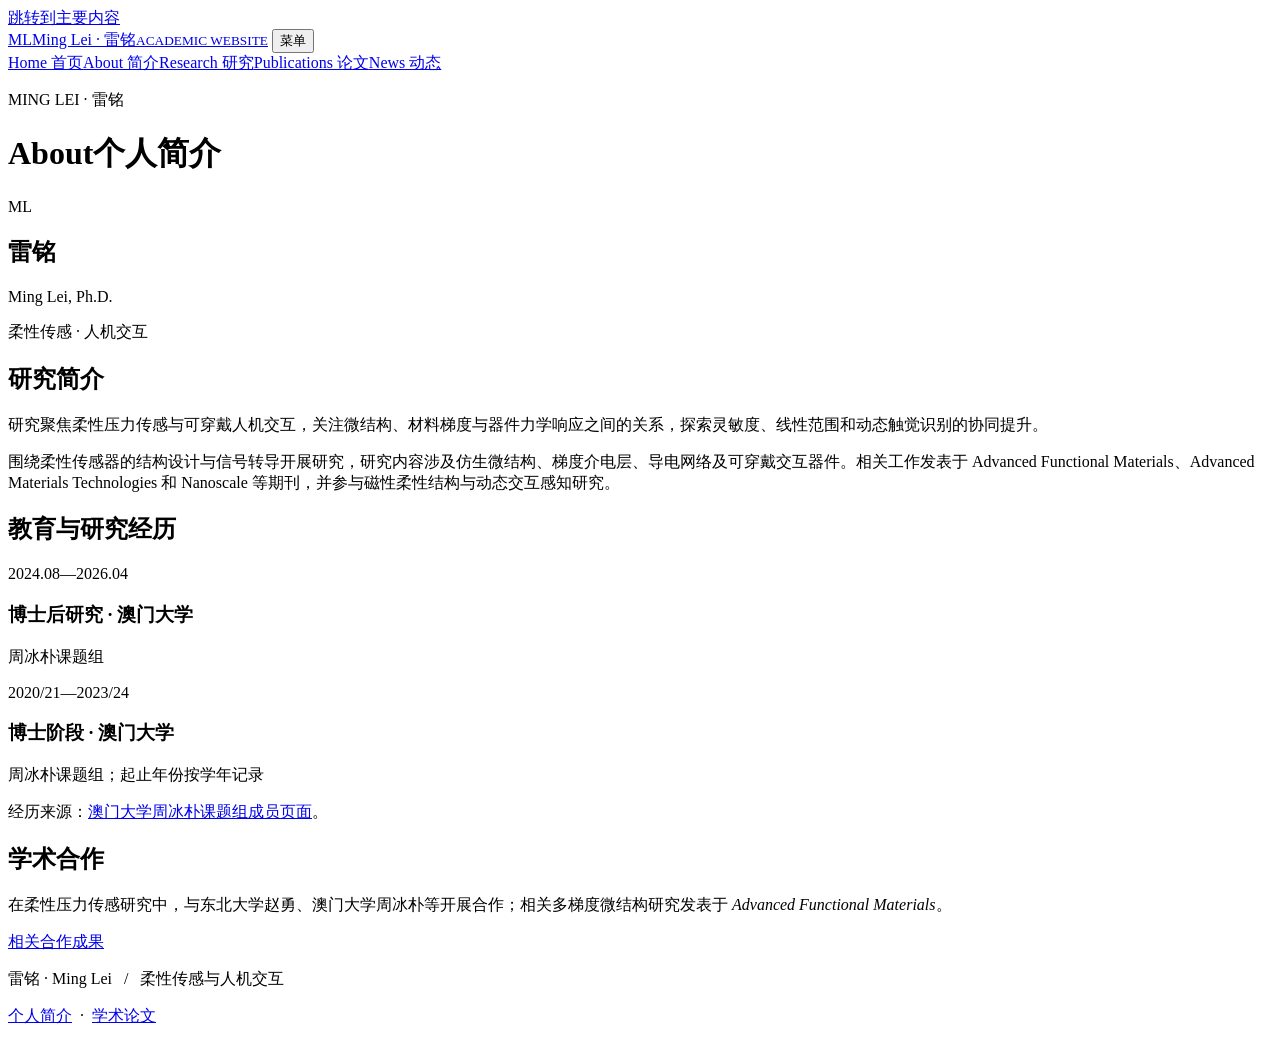
==== about.html @ 66b6434b "Add files via upload" ====
<!doctype html>
<html lang="zh-CN"><head>
<meta charset="utf-8"><meta name="viewport" content="width=device-width,initial-scale=1">
<title>个人简介 · 雷铭 Ming Lei</title>
<meta name="description" content="研究聚焦柔性压力传感与可穿戴人机交互，关注微结构、材料梯度与器件力学响应之间的关系，探索灵敏度、线性范围和动态触觉识别的协同提升。">
<meta name="author" content="Ming Lei">
<meta name="theme-color" content="#162b44">
<link rel="icon" type="image/svg+xml" href="data:image/svg+xml,%3Csvg%20xmlns%3D%22http%3A%2F%2Fwww.w3.org%2F2000%2Fsvg%22%20viewBox%3D%220%200%2064%2064%22%3E%3Crect%20width%3D%2264%22%20height%3D%2264%22%20rx%3D%226%22%20fill%3D%22%23162b44%22%2F%3E%3Ctext%20x%3D%2232%22%20y%3D%2243%22%20text-anchor%3D%22middle%22%20font-family%3D%22Georgia%2Cserif%22%20font-size%3D%2234%22%20fill%3D%22white%22%3EM%3C%2Ftext%3E%3C%2Fsvg%3E">
<link rel="stylesheet" href="assets/style.css"><script src="assets/main.js" defer></script>
</head><body>
<a class="skip" href="#main">跳转到主要内容</a>
<header class="masthead"><div class="wrap header-inner">
<a class="brand" href="index.html" aria-label="雷铭个人学术主页"><span class="brand-mark" aria-hidden="true">ML</span><span class="brand-name">Ming Lei · 雷铭<small>ACADEMIC WEBSITE</small></span></a>
<button class="nav-toggle" type="button" aria-expanded="false" aria-controls="site-nav">菜单</button>
<nav class="nav" id="site-nav" aria-label="主要导航"><a href="index.html">Home 首页</a><a href="about.html" aria-current="page">About 简介</a><a href="research.html">Research 研究</a><a href="publications.html">Publications 论文</a><a href="news.html">News 动态</a></nav>
</div></header>
<main id="main"><div class="wrap"><div class="page-heading"><p class="eyebrow">MING LEI · 雷铭</p><h1>About<span>个人简介</span></h1></div><div class="page-body about-layout"><aside class="profile-block"><div class="initials" aria-hidden="true">ML</div><h2>雷铭</h2><p>Ming Lei, Ph.D.</p><p>柔性传感 · 人机交互</p></aside><div class="prose"><h2>研究简介</h2><p>研究聚焦柔性压力传感与可穿戴人机交互，关注微结构、材料梯度与器件力学响应之间的关系，探索灵敏度、线性范围和动态触觉识别的协同提升。</p><p>围绕柔性传感器的结构设计与信号转导开展研究，研究内容涉及仿生微结构、梯度介电层、导电网络及可穿戴交互器件。相关工作发表于 Advanced Functional Materials、Advanced Materials Technologies 和 Nanoscale 等期刊，并参与磁性柔性结构与动态交互感知研究。</p><h2>教育与研究经历</h2><div class="timeline-entry"><time>2024.08—2026.04</time><div><h3>博士后研究 · 澳门大学</h3><p>周冰朴课题组</p></div></div><div class="timeline-entry"><time>2020/21—2023/24</time><div><h3>博士阶段 · 澳门大学</h3><p>周冰朴课题组；起止年份按学年记录</p></div></div><p class="source-note">经历来源：<a href="https://bpzhou.wixsite.com/um-mnf/members">澳门大学周冰朴课题组成员页面</a>。</p><h2>学术合作</h2><p>在柔性压力传感研究中，与东北大学赵勇、澳门大学周冰朴等开展合作；相关多梯度微结构研究发表于 <i lang="en">Advanced Functional Materials</i>。</p><a class="text-link" href="publications.html#gourd-2026">相关合作成果</a></div></div></div></main>
<footer class="footer"><div class="wrap footer-inner"><p>雷铭 · Ming Lei &nbsp; / &nbsp; 柔性传感与人机交互</p><p><a href="about.html">个人简介</a> &nbsp;·&nbsp; <a href="publications.html">学术论文</a></p></div></footer>
</body></html>
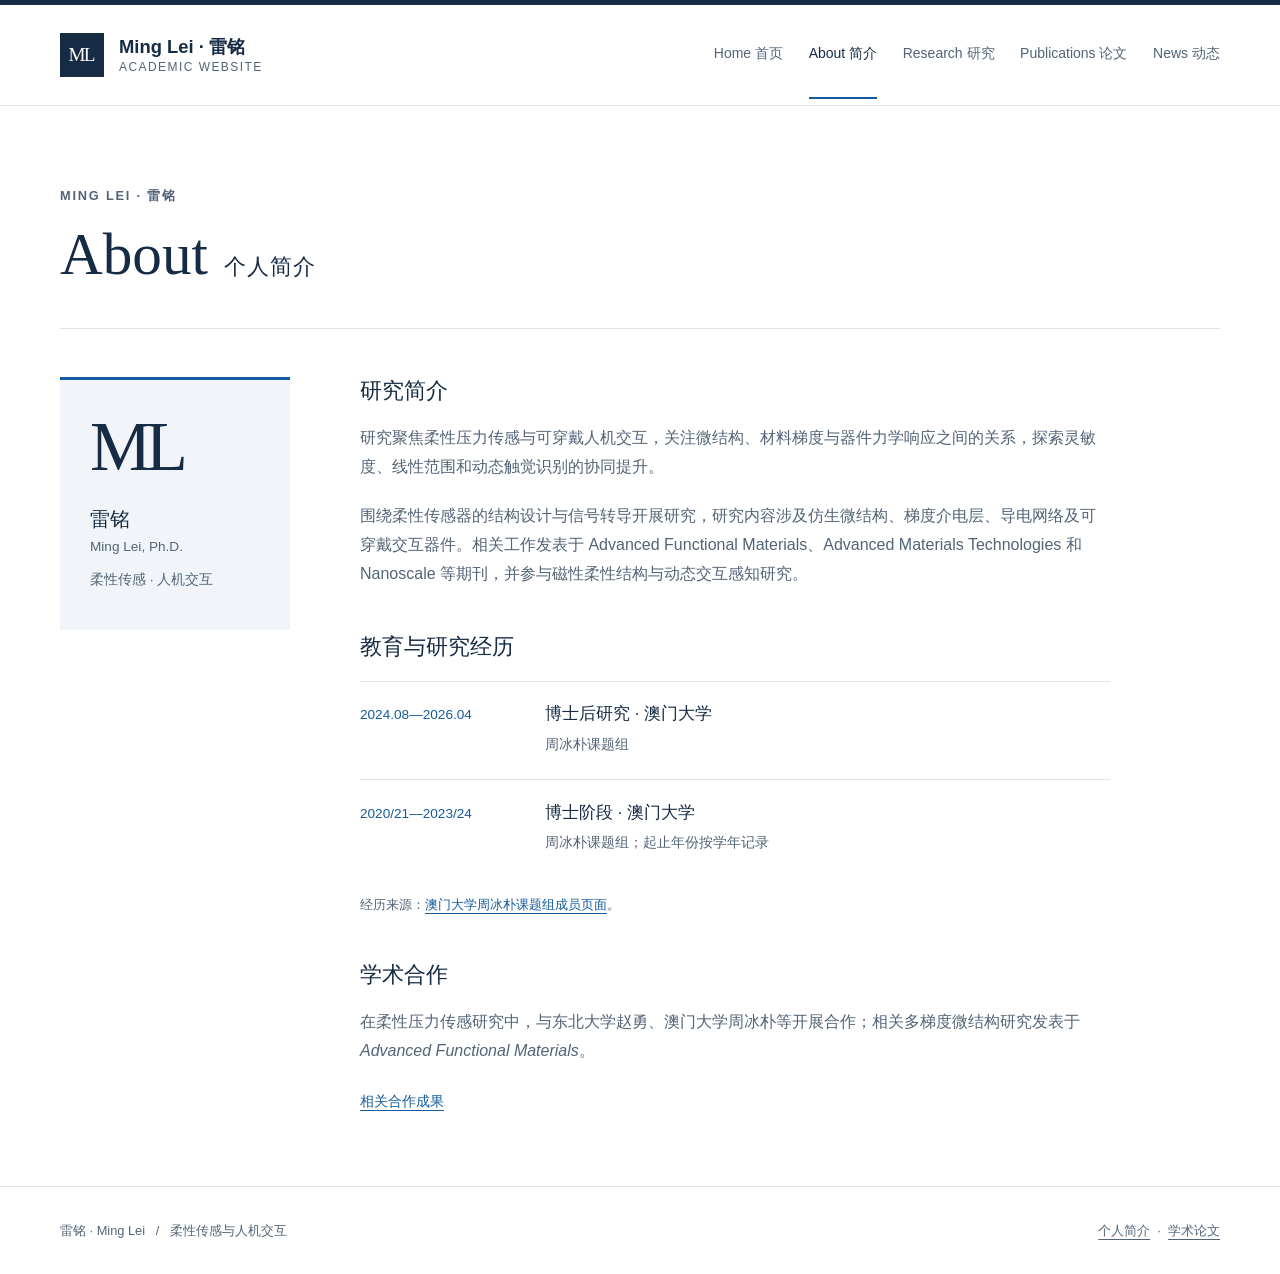
==== commit 8acd9e45: "Add files via upload" ====
--- a/about.html
+++ b/about.html
@@ -6,7 +6,14 @@
 <meta name="author" content="Ming Lei">
 <meta name="theme-color" content="#162b44">
 <link rel="icon" type="image/svg+xml" href="data:image/svg+xml,%3Csvg%20xmlns%3D%22http%3A%2F%2Fwww.w3.org%2F2000%2Fsvg%22%20viewBox%3D%220%200%2064%2064%22%3E%3Crect%20width%3D%2264%22%20height%3D%2264%22%20rx%3D%226%22%20fill%3D%22%23162b44%22%2F%3E%3Ctext%20x%3D%2232%22%20y%3D%2243%22%20text-anchor%3D%22middle%22%20font-family%3D%22Georgia%2Cserif%22%20font-size%3D%2234%22%20fill%3D%22white%22%3EM%3C%2Ftext%3E%3C%2Fsvg%3E">
-<link rel="stylesheet" href="assets/style.css"><script src="assets/main.js" defer></script>
+<style>@charset "UTF-8";
+:root{--ink:#162b44;--muted:#536477;--blue:#145c9c;--line:#dbe3eb;--wash:#f1f5f9;--white:#fff;--serif:Georgia,'Times New Roman','Noto Serif CJK SC',serif;--sans:-apple-system,BlinkMacSystemFont,'Segoe UI','PingFang SC','Microsoft YaHei',sans-serif}
+*{box-sizing:border-box}html{scroll-behavior:smooth;scroll-padding-top:2rem}body{margin:0;background:var(--white);color:var(--ink);font:1rem/1.8 var(--sans);-webkit-font-smoothing:antialiased}a{color:var(--blue);text-underline-offset:4px}a:hover{color:#092f55}a:focus-visible,button:focus-visible{outline:3px solid #ce7e1b;outline-offset:5px}img{display:block;max-width:100%;height:auto}button{font:inherit}h1,h2,h3,p{margin-top:0}h1,h2,h3{line-height:1.3}p{margin-bottom:1.3rem}.wrap{width:min(1160px,calc(100% - 80px));margin-inline:auto}.skip{position:absolute;top:-100px;left:1rem;padding:.5rem 1rem;background:white;z-index:99}.skip:focus{top:1rem}.masthead{border-top:5px solid var(--ink);border-bottom:1px solid var(--line)}.header-inner{display:flex;align-items:center;justify-content:space-between;gap:2rem;min-height:100px}.brand{text-decoration:none;color:var(--ink);display:flex;align-items:center;gap:15px;flex-shrink:0}.brand-mark{display:grid;place-items:center;width:44px;height:44px;background:var(--ink);color:white;font-family:var(--serif);font-size:1.2rem;letter-spacing:-2px;padding-right:2px}.brand-name{font-size:1.15rem;font-weight:650;line-height:1.4}.brand-name small{display:block;font-size:.75rem;letter-spacing:.12em;color:var(--muted);font-weight:400}.nav{display:flex;align-items:center;gap:1.6rem}.nav a{text-decoration:none;color:var(--muted);font-size:.875rem;padding:1.9rem 0;border-bottom:2px solid transparent;white-space:nowrap}.nav a[aria-current=page]{color:var(--ink);border-color:var(--blue)}.nav a:hover{color:var(--blue)}.nav-toggle{display:none;border:1px solid var(--line);background:white;color:var(--ink);padding:.4rem .8rem}.eyebrow{font-size:.8rem;letter-spacing:.14em;font-weight:600;text-transform:uppercase;color:var(--blue);margin-bottom:1.5rem}.hero{padding:76px 0 58px;display:grid;grid-template-columns:1.25fr .75fr;gap:70px;align-items:start}.hero h1{font:normal clamp(3.2rem,6vw,5rem)/1.05 var(--serif);letter-spacing:-.04em;margin-bottom:1.4rem}.hero h1 span{font-family:var(--sans);font-size:2rem;letter-spacing:.14em;margin-left:1rem;white-space:nowrap}.hero .lead{font-size:1.25rem;line-height:1.65;font-weight:500;margin-bottom:1rem;max-width:34rem}.hero .intro{color:var(--muted);max-width:37rem}.actions{display:flex;flex-wrap:wrap;align-items:center;gap:1.7rem;margin-top:2rem}.button{display:inline-flex;align-items:center;justify-content:center;background:var(--ink);color:white;text-decoration:none;padding:.65rem 1.3rem;font-size:.9rem;border:1px solid var(--ink)}.button:hover{background:var(--blue);color:white}.text-link{font-size:.9rem}.research-index{border-top:2px solid var(--ink);padding-top:1.2rem;margin-top:5px}.research-index>p{font-size:.85rem;color:var(--muted);margin-bottom:1.4rem}.research-index a{display:grid;grid-template-columns:30px 1fr;gap:10px;padding:1.1rem 0;border-bottom:1px solid var(--line);text-decoration:none;color:var(--ink)}.research-index .no{font:normal .9rem var(--serif);color:var(--blue);padding-top:5px}.research-index strong{font-size:1rem;font-weight:500}.research-index small{display:block;font-size:.8rem;color:var(--muted);margin-top:4px}.section{padding:55px 0;border-top:1px solid var(--line)}.section-heading{display:flex;justify-content:space-between;align-items:baseline;gap:1rem;margin-bottom:2rem}.section-heading h2{font-size:1.5rem;font-weight:500;margin:0}.section-heading h2 small{font:normal .9rem var(--serif);color:var(--muted);margin-left:.8rem}.featured{background:var(--wash);border-top:1px solid var(--line);border-bottom:1px solid var(--line)}.featured-inner{display:grid;grid-template-columns:1fr 1fr;gap:60px;align-items:center;padding-block:48px}.feature-label{font-size:.8rem;color:var(--blue);letter-spacing:.07em}.featured h2{font-size:1.8rem;font-weight:500;margin:1rem 0}.featured p{color:var(--muted)}.feature-figure{margin:0;background:white;border:1px solid var(--line);padding:24px}.feature-figure img{width:100%;max-height:300px;object-fit:contain}.feature-figure figcaption{border-top:1px solid var(--line);margin-top:16px;padding-top:12px;font-size:.75rem;color:var(--muted);line-height:1.6}.feature-type{min-height:245px;display:flex;flex-direction:column;justify-content:space-between;background:var(--ink);color:white;padding:34px}.feature-type strong{font:normal 2rem/1.2 var(--serif)}.feature-type span{font-size:.8rem;letter-spacing:.1em;color:#c1d2e3}.pub-list{list-style:none;padding:0;margin:0}.pub-item{padding:1.8rem 0;border-bottom:1px solid var(--line);display:grid;grid-template-columns:68px 1fr;gap:20px}.pub-item:first-child{padding-top:0}.pub-number{font-family:var(--serif);font-size:1.3rem;color:#687e93}.pub-title{font-family:var(--serif);font-size:1.25rem;line-height:1.45;font-weight:500;margin:0 0 .6rem}.pub-title a{color:var(--ink);text-decoration:none}.pub-title a:hover{text-decoration:underline;color:var(--blue)}.authors{font-size:.875rem;color:var(--muted);line-height:1.7;margin-bottom:.55rem}.authors strong{color:var(--ink);font-weight:650}.pub-meta{font-size:.85rem;margin:0;color:var(--muted)}.pub-meta em{color:var(--blue);font-style:normal;font-weight:500}.pub-links{margin-top:.65rem;display:flex;gap:1.2rem;font-size:.8rem}.home-bottom{display:grid;grid-template-columns:1fr 1fr;gap:70px}.home-bottom h2{font-weight:500;font-size:1.3rem}.news-row{display:grid;grid-template-columns:90px 1fr;gap:15px;margin-top:1.25rem}.news-row time{font-size:.85rem;color:var(--blue);font-variant-numeric:tabular-nums}.news-row p{font-size:.95rem;margin:0;color:var(--muted)}.page-heading{padding:60px 0 38px;border-bottom:1px solid var(--line);margin-bottom:48px}.page-heading .eyebrow{margin-bottom:12px}.page-heading h1{font:normal clamp(2.5rem,5vw,3.7rem)/1.2 var(--serif);margin:0}.page-heading h1 span{font-family:var(--sans);font-size:1.4rem;letter-spacing:.05em;margin-left:1rem}.page-heading p{color:var(--muted);margin:1.1rem 0 0;max-width:48rem}.page-body{padding-bottom:70px;min-height:420px}.about-layout{display:grid;grid-template-columns:230px 1fr;gap:70px}.profile-block{padding:30px;background:var(--wash);border-top:3px solid var(--blue);align-self:start}.profile-block .initials{font:normal 4.3rem/1.1 var(--serif);letter-spacing:-.08em;margin-bottom:1.3rem}.profile-block h2{font-size:1.25rem;font-weight:500;margin-bottom:.2rem}.profile-block p{font-size:.85rem;color:var(--muted);margin-bottom:.5rem}.prose{max-width:750px}.prose h2{font-size:1.35rem;font-weight:500;margin:2.8rem 0 1.2rem}.prose h2:first-child{margin-top:0}.prose p{color:var(--muted)}.timeline-entry{display:grid;grid-template-columns:160px 1fr;gap:25px;padding:1.35rem 0;border-top:1px solid var(--line)}.timeline-entry time{color:var(--blue);font-size:.85rem}.timeline-entry h3{font-size:1.05rem;font-weight:500;margin-bottom:.4rem}.timeline-entry p{font-size:.9rem;margin:0}.source-note{font-size:.8rem;color:var(--muted);margin-top:1rem}.research-block{display:grid;grid-template-columns:100px 1fr;gap:20px;padding:2.5rem 0;border-bottom:1px solid var(--line)}.research-block:first-child{padding-top:0}.research-num{font:normal 2.5rem var(--serif);color:#8398ac}.research-block h2{font-size:1.6rem;font-weight:500;margin-bottom:.5rem}.research-block .en{font:normal 1.1rem var(--serif);color:var(--blue);margin-bottom:1.3rem}.research-block p{color:var(--muted);max-width:48rem}.keywords{display:flex;flex-wrap:wrap;gap:.65rem;margin:1.3rem 0}.keywords span{font-size:.8rem;padding:.2rem .65rem;background:var(--wash);color:var(--muted)}.related{border-left:2px solid var(--line);padding-left:1rem;margin-top:1.5rem;font-size:.9rem}.years{display:flex;gap:1.5rem;flex-wrap:wrap;margin-bottom:2.5rem;font-size:.9rem}.year-group{display:grid;grid-template-columns:105px 1fr;gap:25px;margin-bottom:3rem}.year-group>h2{font:normal 2rem var(--serif);color:var(--blue);margin:0}.year-group .pub-item{grid-template-columns:45px 1fr}.news-article{display:grid;grid-template-columns:150px 1fr;gap:30px;padding:2rem 0;border-bottom:1px solid var(--line)}.news-article:first-child{padding-top:0}.news-article time{color:var(--blue);font-size:.9rem}.news-article h2{font-size:1.4rem;font-weight:500;margin-bottom:1rem}.news-article p{color:var(--muted);max-width:48rem}.footer{border-top:1px solid var(--line);padding:32px 0;color:var(--muted);font-size:.8rem}.footer-inner{display:flex;justify-content:space-between;align-items:center;gap:1rem}.footer p{margin:0}.footer a{color:var(--muted)}.not-found{padding:80px 0;min-height:60vh}.not-found h1{font:normal 5rem var(--serif)}
+@media(min-width:1450px){.hero{padding-block:90px 70px}}
+@media(max-width:1000px){.wrap{width:calc(100% - 48px)}.header-inner{gap:1rem}.nav{gap:1rem}.nav a{font-size:.8rem}.hero{gap:35px}.hero h1 span{display:block;margin:1rem 0 0}.featured-inner{gap:32px}.about-layout{gap:40px}.home-bottom{gap:40px}}
+@media(max-width:720px){.wrap{width:calc(100% - 36px)}.header-inner{min-height:85px;flex-wrap:wrap;gap:0;padding-block:16px}.brand-mark{width:38px;height:38px}.brand-name{font-size:1.05rem}.nav-toggle{display:block}.nav{width:100%;flex-wrap:wrap;gap:0 1.1rem;padding-top:10px}.nav a{padding:.6rem 0;font-size:.875rem}.js .nav{display:none}.js .nav.is-open{display:flex}.hero{grid-template-columns:1fr;padding:44px 0 38px;gap:38px}.hero h1{font-size:3.6rem}.hero h1 span{display:inline;font-size:1.6rem;margin:0 0 0 .75rem}.hero .lead{font-size:1.1rem}.eyebrow{font-size:.75rem}.research-index{margin:0}.research-index a{padding:.9rem 0}.featured-inner{grid-template-columns:1fr;gap:25px;padding-block:32px}.featured h2{font-size:1.5rem}.section{padding:38px 0}.section-heading{align-items:flex-start}.section-heading h2{font-size:1.25rem}.section-heading h2 small{display:block;margin:.4rem 0 0}.home-bottom{grid-template-columns:1fr;gap:34px}.pub-item{grid-template-columns:36px 1fr;gap:12px}.pub-title{font-size:1.15rem}.pub-number{font-size:1.1rem}.page-heading{padding:40px 0 28px;margin-bottom:32px}.page-heading h1 span{display:block;margin:.7rem 0 0;font-size:1.3rem}.about-layout{grid-template-columns:1fr;gap:32px}.profile-block{padding:24px}.profile-block .initials{font-size:3.3rem;float:right}.timeline-entry{grid-template-columns:1fr;gap:.5rem}.research-block{grid-template-columns:45px 1fr;gap:12px}.research-num{font-size:1.6rem}.research-block h2{font-size:1.3rem}.year-group{grid-template-columns:1fr;gap:25px}.year-group .pub-item{grid-template-columns:30px 1fr;gap:12px}.news-article{grid-template-columns:1fr;gap:12px}.news-article h2{font-size:1.2rem}.footer-inner{display:block}.footer p+p{margin-top:.6rem}.page-body{padding-bottom:42px}}
+@media(prefers-reduced-motion:reduce){html{scroll-behavior:auto}*{transition:none!important}}
+</style>
 </head><body>
 <a class="skip" href="#main">跳转到主要内容</a>
 <header class="masthead"><div class="wrap header-inner">
@@ -16,4 +23,18 @@
 </div></header>
 <main id="main"><div class="wrap"><div class="page-heading"><p class="eyebrow">MING LEI · 雷铭</p><h1>About<span>个人简介</span></h1></div><div class="page-body about-layout"><aside class="profile-block"><div class="initials" aria-hidden="true">ML</div><h2>雷铭</h2><p>Ming Lei, Ph.D.</p><p>柔性传感 · 人机交互</p></aside><div class="prose"><h2>研究简介</h2><p>研究聚焦柔性压力传感与可穿戴人机交互，关注微结构、材料梯度与器件力学响应之间的关系，探索灵敏度、线性范围和动态触觉识别的协同提升。</p><p>围绕柔性传感器的结构设计与信号转导开展研究，研究内容涉及仿生微结构、梯度介电层、导电网络及可穿戴交互器件。相关工作发表于 Advanced Functional Materials、Advanced Materials Technologies 和 Nanoscale 等期刊，并参与磁性柔性结构与动态交互感知研究。</p><h2>教育与研究经历</h2><div class="timeline-entry"><time>2024.08—2026.04</time><div><h3>博士后研究 · 澳门大学</h3><p>周冰朴课题组</p></div></div><div class="timeline-entry"><time>2020/21—2023/24</time><div><h3>博士阶段 · 澳门大学</h3><p>周冰朴课题组；起止年份按学年记录</p></div></div><p class="source-note">经历来源：<a href="https://bpzhou.wixsite.com/um-mnf/members">澳门大学周冰朴课题组成员页面</a>。</p><h2>学术合作</h2><p>在柔性压力传感研究中，与东北大学赵勇、澳门大学周冰朴等开展合作；相关多梯度微结构研究发表于 <i lang="en">Advanced Functional Materials</i>。</p><a class="text-link" href="publications.html#gourd-2026">相关合作成果</a></div></div></div></main>
 <footer class="footer"><div class="wrap footer-inner"><p>雷铭 · Ming Lei &nbsp; / &nbsp; 柔性传感与人机交互</p><p><a href="about.html">个人简介</a> &nbsp;·&nbsp; <a href="publications.html">学术论文</a></p></div></footer>
-</body></html>+<script>document.documentElement.classList.add('js');
+const toggle = document.querySelector('.nav-toggle');
+const nav = document.querySelector('#site-nav');
+if (toggle && nav) {
+  const close = () => {nav.classList.remove('is-open'); toggle.setAttribute('aria-expanded', 'false'); toggle.textContent = '菜单';};
+  toggle.addEventListener('click', () => {
+    const open = toggle.getAttribute('aria-expanded') !== 'true';
+    toggle.setAttribute('aria-expanded', String(open));
+    nav.classList.toggle('is-open', open);
+    toggle.textContent = open ? '收起' : '菜单';
+  });
+  document.addEventListener('keydown', e => {if (e.key === 'Escape' && nav.classList.contains('is-open')) {close(); toggle.focus();}});
+  nav.addEventListener('click', e => {if (e.target.closest('a')) close();});
+}
+</script></body></html>
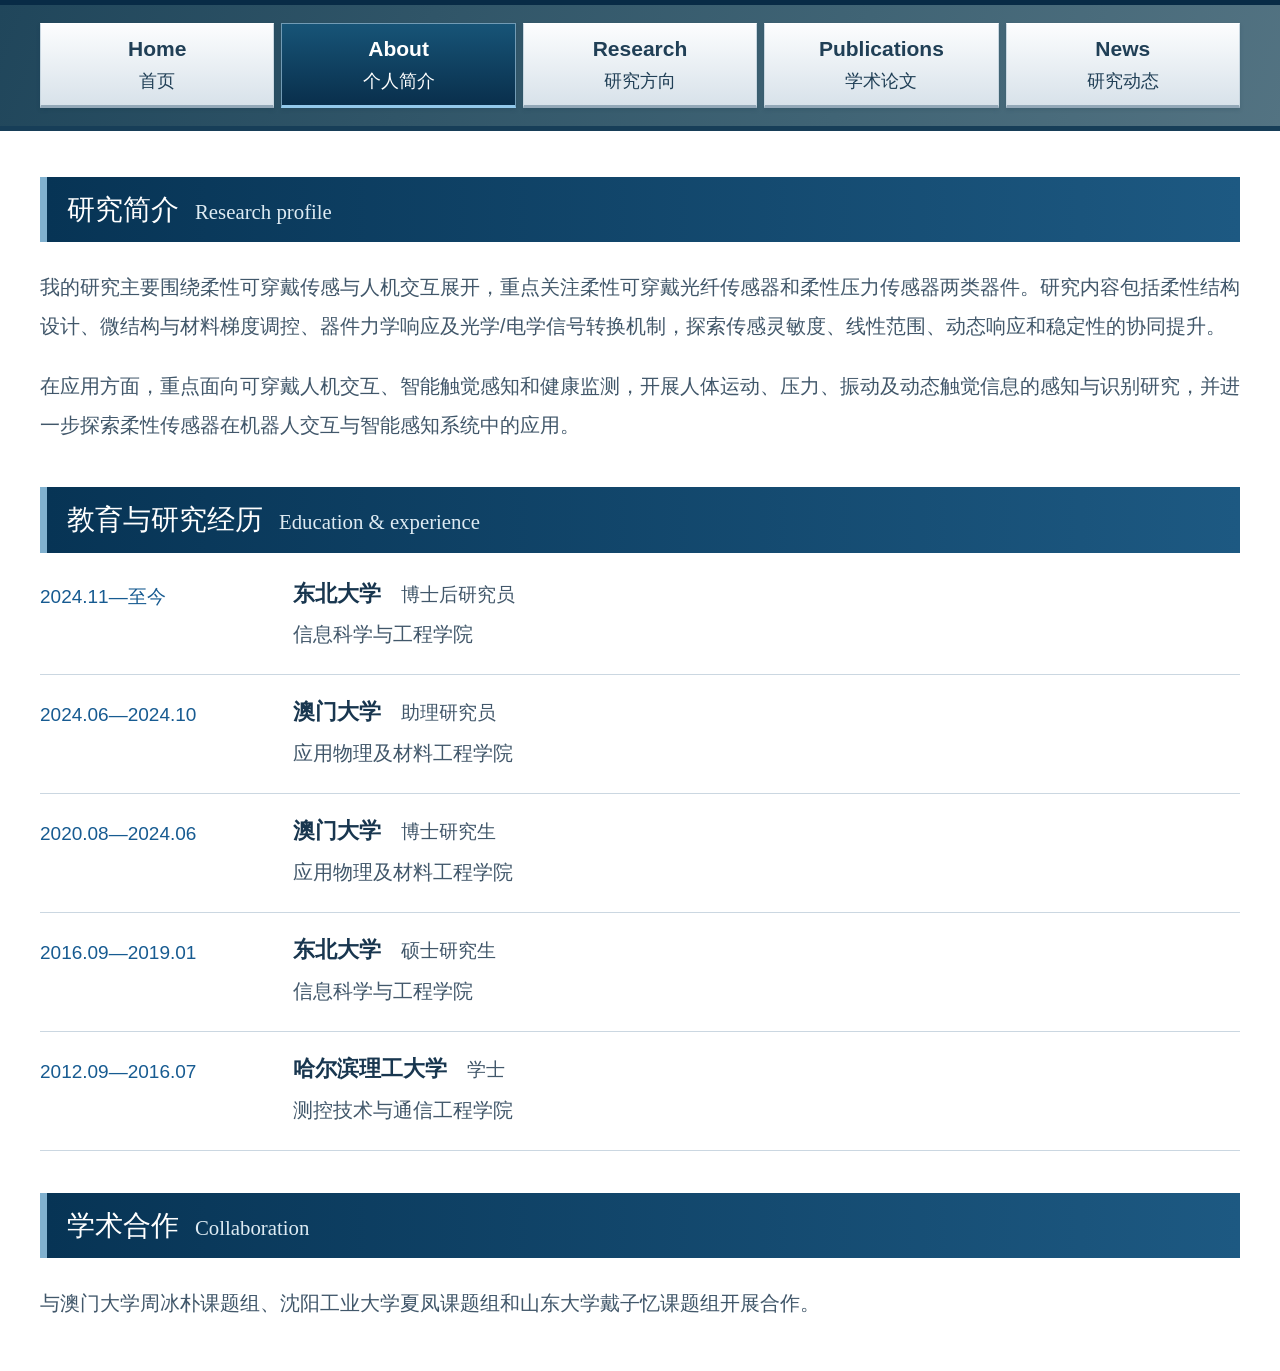
==== commit 5a37e42a: "Add files via upload" ====
--- a/about.html
+++ b/about.html
@@ -2,27 +2,85 @@
 <html lang="zh-CN"><head>
 <meta charset="utf-8"><meta name="viewport" content="width=device-width,initial-scale=1">
 <title>个人简介 · 雷铭 Ming Lei</title>
-<meta name="description" content="研究聚焦柔性压力传感与可穿戴人机交互，关注微结构、材料梯度与器件力学响应之间的关系，探索灵敏度、线性范围和动态触觉识别的协同提升。">
+<meta name="description" content="雷铭个人简介：柔性可穿戴传感与人机交互研究、教育与研究经历及学术合作。">
 <meta name="author" content="Ming Lei">
 <meta name="theme-color" content="#162b44">
 <link rel="icon" type="image/svg+xml" href="data:image/svg+xml,%3Csvg%20xmlns%3D%22http%3A%2F%2Fwww.w3.org%2F2000%2Fsvg%22%20viewBox%3D%220%200%2064%2064%22%3E%3Crect%20width%3D%2264%22%20height%3D%2264%22%20rx%3D%226%22%20fill%3D%22%23162b44%22%2F%3E%3Ctext%20x%3D%2232%22%20y%3D%2243%22%20text-anchor%3D%22middle%22%20font-family%3D%22Georgia%2Cserif%22%20font-size%3D%2234%22%20fill%3D%22white%22%3EM%3C%2Ftext%3E%3C%2Fsvg%3E">
 <style>@charset "UTF-8";
-:root{--ink:#162b44;--muted:#536477;--blue:#145c9c;--line:#dbe3eb;--wash:#f1f5f9;--white:#fff;--serif:Georgia,'Times New Roman','Noto Serif CJK SC',serif;--sans:-apple-system,BlinkMacSystemFont,'Segoe UI','PingFang SC','Microsoft YaHei',sans-serif}
-*{box-sizing:border-box}html{scroll-behavior:smooth;scroll-padding-top:2rem}body{margin:0;background:var(--white);color:var(--ink);font:1rem/1.8 var(--sans);-webkit-font-smoothing:antialiased}a{color:var(--blue);text-underline-offset:4px}a:hover{color:#092f55}a:focus-visible,button:focus-visible{outline:3px solid #ce7e1b;outline-offset:5px}img{display:block;max-width:100%;height:auto}button{font:inherit}h1,h2,h3,p{margin-top:0}h1,h2,h3{line-height:1.3}p{margin-bottom:1.3rem}.wrap{width:min(1160px,calc(100% - 80px));margin-inline:auto}.skip{position:absolute;top:-100px;left:1rem;padding:.5rem 1rem;background:white;z-index:99}.skip:focus{top:1rem}.masthead{border-top:5px solid var(--ink);border-bottom:1px solid var(--line)}.header-inner{display:flex;align-items:center;justify-content:space-between;gap:2rem;min-height:100px}.brand{text-decoration:none;color:var(--ink);display:flex;align-items:center;gap:15px;flex-shrink:0}.brand-mark{display:grid;place-items:center;width:44px;height:44px;background:var(--ink);color:white;font-family:var(--serif);font-size:1.2rem;letter-spacing:-2px;padding-right:2px}.brand-name{font-size:1.15rem;font-weight:650;line-height:1.4}.brand-name small{display:block;font-size:.75rem;letter-spacing:.12em;color:var(--muted);font-weight:400}.nav{display:flex;align-items:center;gap:1.6rem}.nav a{text-decoration:none;color:var(--muted);font-size:.875rem;padding:1.9rem 0;border-bottom:2px solid transparent;white-space:nowrap}.nav a[aria-current=page]{color:var(--ink);border-color:var(--blue)}.nav a:hover{color:var(--blue)}.nav-toggle{display:none;border:1px solid var(--line);background:white;color:var(--ink);padding:.4rem .8rem}.eyebrow{font-size:.8rem;letter-spacing:.14em;font-weight:600;text-transform:uppercase;color:var(--blue);margin-bottom:1.5rem}.hero{padding:76px 0 58px;display:grid;grid-template-columns:1.25fr .75fr;gap:70px;align-items:start}.hero h1{font:normal clamp(3.2rem,6vw,5rem)/1.05 var(--serif);letter-spacing:-.04em;margin-bottom:1.4rem}.hero h1 span{font-family:var(--sans);font-size:2rem;letter-spacing:.14em;margin-left:1rem;white-space:nowrap}.hero .lead{font-size:1.25rem;line-height:1.65;font-weight:500;margin-bottom:1rem;max-width:34rem}.hero .intro{color:var(--muted);max-width:37rem}.actions{display:flex;flex-wrap:wrap;align-items:center;gap:1.7rem;margin-top:2rem}.button{display:inline-flex;align-items:center;justify-content:center;background:var(--ink);color:white;text-decoration:none;padding:.65rem 1.3rem;font-size:.9rem;border:1px solid var(--ink)}.button:hover{background:var(--blue);color:white}.text-link{font-size:.9rem}.research-index{border-top:2px solid var(--ink);padding-top:1.2rem;margin-top:5px}.research-index>p{font-size:.85rem;color:var(--muted);margin-bottom:1.4rem}.research-index a{display:grid;grid-template-columns:30px 1fr;gap:10px;padding:1.1rem 0;border-bottom:1px solid var(--line);text-decoration:none;color:var(--ink)}.research-index .no{font:normal .9rem var(--serif);color:var(--blue);padding-top:5px}.research-index strong{font-size:1rem;font-weight:500}.research-index small{display:block;font-size:.8rem;color:var(--muted);margin-top:4px}.section{padding:55px 0;border-top:1px solid var(--line)}.section-heading{display:flex;justify-content:space-between;align-items:baseline;gap:1rem;margin-bottom:2rem}.section-heading h2{font-size:1.5rem;font-weight:500;margin:0}.section-heading h2 small{font:normal .9rem var(--serif);color:var(--muted);margin-left:.8rem}.featured{background:var(--wash);border-top:1px solid var(--line);border-bottom:1px solid var(--line)}.featured-inner{display:grid;grid-template-columns:1fr 1fr;gap:60px;align-items:center;padding-block:48px}.feature-label{font-size:.8rem;color:var(--blue);letter-spacing:.07em}.featured h2{font-size:1.8rem;font-weight:500;margin:1rem 0}.featured p{color:var(--muted)}.feature-figure{margin:0;background:white;border:1px solid var(--line);padding:24px}.feature-figure img{width:100%;max-height:300px;object-fit:contain}.feature-figure figcaption{border-top:1px solid var(--line);margin-top:16px;padding-top:12px;font-size:.75rem;color:var(--muted);line-height:1.6}.feature-type{min-height:245px;display:flex;flex-direction:column;justify-content:space-between;background:var(--ink);color:white;padding:34px}.feature-type strong{font:normal 2rem/1.2 var(--serif)}.feature-type span{font-size:.8rem;letter-spacing:.1em;color:#c1d2e3}.pub-list{list-style:none;padding:0;margin:0}.pub-item{padding:1.8rem 0;border-bottom:1px solid var(--line);display:grid;grid-template-columns:68px 1fr;gap:20px}.pub-item:first-child{padding-top:0}.pub-number{font-family:var(--serif);font-size:1.3rem;color:#687e93}.pub-title{font-family:var(--serif);font-size:1.25rem;line-height:1.45;font-weight:500;margin:0 0 .6rem}.pub-title a{color:var(--ink);text-decoration:none}.pub-title a:hover{text-decoration:underline;color:var(--blue)}.authors{font-size:.875rem;color:var(--muted);line-height:1.7;margin-bottom:.55rem}.authors strong{color:var(--ink);font-weight:650}.pub-meta{font-size:.85rem;margin:0;color:var(--muted)}.pub-meta em{color:var(--blue);font-style:normal;font-weight:500}.pub-links{margin-top:.65rem;display:flex;gap:1.2rem;font-size:.8rem}.home-bottom{display:grid;grid-template-columns:1fr 1fr;gap:70px}.home-bottom h2{font-weight:500;font-size:1.3rem}.news-row{display:grid;grid-template-columns:90px 1fr;gap:15px;margin-top:1.25rem}.news-row time{font-size:.85rem;color:var(--blue);font-variant-numeric:tabular-nums}.news-row p{font-size:.95rem;margin:0;color:var(--muted)}.page-heading{padding:60px 0 38px;border-bottom:1px solid var(--line);margin-bottom:48px}.page-heading .eyebrow{margin-bottom:12px}.page-heading h1{font:normal clamp(2.5rem,5vw,3.7rem)/1.2 var(--serif);margin:0}.page-heading h1 span{font-family:var(--sans);font-size:1.4rem;letter-spacing:.05em;margin-left:1rem}.page-heading p{color:var(--muted);margin:1.1rem 0 0;max-width:48rem}.page-body{padding-bottom:70px;min-height:420px}.about-layout{display:grid;grid-template-columns:230px 1fr;gap:70px}.profile-block{padding:30px;background:var(--wash);border-top:3px solid var(--blue);align-self:start}.profile-block .initials{font:normal 4.3rem/1.1 var(--serif);letter-spacing:-.08em;margin-bottom:1.3rem}.profile-block h2{font-size:1.25rem;font-weight:500;margin-bottom:.2rem}.profile-block p{font-size:.85rem;color:var(--muted);margin-bottom:.5rem}.prose{max-width:750px}.prose h2{font-size:1.35rem;font-weight:500;margin:2.8rem 0 1.2rem}.prose h2:first-child{margin-top:0}.prose p{color:var(--muted)}.timeline-entry{display:grid;grid-template-columns:160px 1fr;gap:25px;padding:1.35rem 0;border-top:1px solid var(--line)}.timeline-entry time{color:var(--blue);font-size:.85rem}.timeline-entry h3{font-size:1.05rem;font-weight:500;margin-bottom:.4rem}.timeline-entry p{font-size:.9rem;margin:0}.source-note{font-size:.8rem;color:var(--muted);margin-top:1rem}.research-block{display:grid;grid-template-columns:100px 1fr;gap:20px;padding:2.5rem 0;border-bottom:1px solid var(--line)}.research-block:first-child{padding-top:0}.research-num{font:normal 2.5rem var(--serif);color:#8398ac}.research-block h2{font-size:1.6rem;font-weight:500;margin-bottom:.5rem}.research-block .en{font:normal 1.1rem var(--serif);color:var(--blue);margin-bottom:1.3rem}.research-block p{color:var(--muted);max-width:48rem}.keywords{display:flex;flex-wrap:wrap;gap:.65rem;margin:1.3rem 0}.keywords span{font-size:.8rem;padding:.2rem .65rem;background:var(--wash);color:var(--muted)}.related{border-left:2px solid var(--line);padding-left:1rem;margin-top:1.5rem;font-size:.9rem}.years{display:flex;gap:1.5rem;flex-wrap:wrap;margin-bottom:2.5rem;font-size:.9rem}.year-group{display:grid;grid-template-columns:105px 1fr;gap:25px;margin-bottom:3rem}.year-group>h2{font:normal 2rem var(--serif);color:var(--blue);margin:0}.year-group .pub-item{grid-template-columns:45px 1fr}.news-article{display:grid;grid-template-columns:150px 1fr;gap:30px;padding:2rem 0;border-bottom:1px solid var(--line)}.news-article:first-child{padding-top:0}.news-article time{color:var(--blue);font-size:.9rem}.news-article h2{font-size:1.4rem;font-weight:500;margin-bottom:1rem}.news-article p{color:var(--muted);max-width:48rem}.footer{border-top:1px solid var(--line);padding:32px 0;color:var(--muted);font-size:.8rem}.footer-inner{display:flex;justify-content:space-between;align-items:center;gap:1rem}.footer p{margin:0}.footer a{color:var(--muted)}.not-found{padding:80px 0;min-height:60vh}.not-found h1{font:normal 5rem var(--serif)}
-@media(min-width:1450px){.hero{padding-block:90px 70px}}
-@media(max-width:1000px){.wrap{width:calc(100% - 48px)}.header-inner{gap:1rem}.nav{gap:1rem}.nav a{font-size:.8rem}.hero{gap:35px}.hero h1 span{display:block;margin:1rem 0 0}.featured-inner{gap:32px}.about-layout{gap:40px}.home-bottom{gap:40px}}
-@media(max-width:720px){.wrap{width:calc(100% - 36px)}.header-inner{min-height:85px;flex-wrap:wrap;gap:0;padding-block:16px}.brand-mark{width:38px;height:38px}.brand-name{font-size:1.05rem}.nav-toggle{display:block}.nav{width:100%;flex-wrap:wrap;gap:0 1.1rem;padding-top:10px}.nav a{padding:.6rem 0;font-size:.875rem}.js .nav{display:none}.js .nav.is-open{display:flex}.hero{grid-template-columns:1fr;padding:44px 0 38px;gap:38px}.hero h1{font-size:3.6rem}.hero h1 span{display:inline;font-size:1.6rem;margin:0 0 0 .75rem}.hero .lead{font-size:1.1rem}.eyebrow{font-size:.75rem}.research-index{margin:0}.research-index a{padding:.9rem 0}.featured-inner{grid-template-columns:1fr;gap:25px;padding-block:32px}.featured h2{font-size:1.5rem}.section{padding:38px 0}.section-heading{align-items:flex-start}.section-heading h2{font-size:1.25rem}.section-heading h2 small{display:block;margin:.4rem 0 0}.home-bottom{grid-template-columns:1fr;gap:34px}.pub-item{grid-template-columns:36px 1fr;gap:12px}.pub-title{font-size:1.15rem}.pub-number{font-size:1.1rem}.page-heading{padding:40px 0 28px;margin-bottom:32px}.page-heading h1 span{display:block;margin:.7rem 0 0;font-size:1.3rem}.about-layout{grid-template-columns:1fr;gap:32px}.profile-block{padding:24px}.profile-block .initials{font-size:3.3rem;float:right}.timeline-entry{grid-template-columns:1fr;gap:.5rem}.research-block{grid-template-columns:45px 1fr;gap:12px}.research-num{font-size:1.6rem}.research-block h2{font-size:1.3rem}.year-group{grid-template-columns:1fr;gap:25px}.year-group .pub-item{grid-template-columns:30px 1fr;gap:12px}.news-article{grid-template-columns:1fr;gap:12px}.news-article h2{font-size:1.2rem}.footer-inner{display:block}.footer p+p{margin-top:.6rem}.page-body{padding-bottom:42px}}
+:root{--ink:#18364f;--muted:#41576a;--blue:#175b91;--deep:#073455;--line:#cbd7e1;--wash:#eef4f8;--white:#fff;--serif:Georgia,'Times New Roman','Noto Serif CJK SC',serif;--sans:-apple-system,BlinkMacSystemFont,'Segoe UI','PingFang SC','Microsoft YaHei',sans-serif}
+*{box-sizing:border-box}html{font-size:100%;scroll-behavior:smooth;scroll-padding-top:2rem}body{margin:0;color:var(--ink);background:white;font:1.25rem/1.85 var(--sans);-webkit-font-smoothing:antialiased}a{color:var(--blue);text-underline-offset:5px}a:hover{color:#092e4b}a:focus-visible,button:focus-visible{outline:3px solid #ce891b;outline-offset:5px}img{display:block;max-width:100%;height:auto}button{font:inherit}h1,h2,h3,p{margin-top:0}h1,h2,h3{line-height:1.4}p{margin-bottom:1.35rem}.wrap{width:min(1200px,calc(100% - 72px));margin-inline:auto}.skip{position:absolute;top:-120px;left:1rem;padding:.5rem 1rem;background:white;z-index:99}.skip:focus{top:1rem}
+/* Wide academic masthead with individual navigation blocks. */
+.masthead{border-top:5px solid #082b46;border-bottom:5px solid #173e58;background:linear-gradient(110deg,#20465b 0%,#406475 66%,#537382 100%);color:white}.header-inner{position:relative;display:grid;grid-template-columns:minmax(0,1fr) auto;gap:24px 32px;padding-block:28px 22px}.brand{display:inline-flex;align-items:center;gap:22px;color:white;text-decoration:none;width:fit-content;min-width:0}.brand:hover{color:white}.brand-mark{width:78px;height:78px;display:grid;place-items:center;flex:0 0 auto;border:1px solid #c4d8e3;outline:1px solid #7996a8;outline-offset:5px;background:#183c52;font:normal 2rem var(--serif);letter-spacing:-3px;padding-right:3px}.brand-name{font:600 2.125rem/1.3 var(--serif);letter-spacing:.01em}.brand-subtitle{display:block;margin-top:.55rem;color:#edf4f8;font:normal 1.1875rem/1.6 var(--sans);letter-spacing:.04em}.header-decoration{width:160px;align-self:center;display:grid;justify-items:end;gap:12px;padding:5px}.header-decoration span{height:2px;background:#b8cbd8;opacity:.7}.header-decoration span:nth-child(1){width:75%}.header-decoration span:nth-child(2){width:100%}.header-decoration span:nth-child(3){width:50%}
+.nav{grid-column:1/-1;display:grid;grid-template-columns:repeat(5,minmax(0,1fr));gap:7px}.nav a{display:flex;flex-direction:column;flex-wrap:wrap;gap:.2rem .7rem;align-items:center;justify-content:center;min-height:67px;padding:10px 12px;border:1px solid #c9d7e1;border-top-color:white;border-bottom:3px solid #93a8b8;background:linear-gradient(#fcfdfe,#d8e2ea);color:#203f56;text-align:center;text-decoration:none;box-shadow:0 2px 4px #102a3c25;transition:background .15s ease,color .15s ease}.nav-en{font:600 1.3125rem/1.45 var(--sans)}.nav-zh{font-size:1.125rem;line-height:1.5}.nav a[aria-current=page]{background:linear-gradient(#175477,#092f4c);color:white;border-color:#729bb5;border-bottom-color:#93c9eb}.nav a:hover{background:#c8dce9;color:#123b57}.nav a[aria-current=page]:hover{background:#164d71;color:white}.nav-toggle{display:none;color:white;border:1px solid #b8ccd9;background:#163c53;padding:.4rem .8rem}
+/* Home and research features. */
+.eyebrow{font-size:1rem;line-height:1.65;letter-spacing:.055em;font-weight:600;color:var(--blue);margin-bottom:1.35rem}.hero{display:grid;grid-template-columns:minmax(0,1.25fr) minmax(0,.85fr);gap:48px;align-items:start;padding:50px 0 44px}.hero h1{font:normal clamp(3rem,4.6vw,4rem)/1.2 var(--serif);letter-spacing:-.03em;margin-bottom:1.3rem}.hero h1 span{font:500 2.1rem/1.4 var(--sans);letter-spacing:.08em;margin-left:1rem;white-space:nowrap}.hero .lead{font-size:1.5rem;line-height:1.7;font-weight:500;margin-bottom:1rem}.hero .intro{color:var(--muted);max-width:39rem}.actions{display:flex;flex-wrap:wrap;align-items:center;gap:1.7rem;margin-top:1.5rem}.button{display:inline-flex;align-items:center;justify-content:center;background:linear-gradient(#286b9b,#154a72);border:1px solid #123d5e;color:white;text-decoration:none;padding:.55rem 1.4rem;font-size:1.1875rem;box-shadow:0 2px 3px #18364f18}.button:hover{background:#123c5c;color:white}.text-link{font-size:1.125rem}
+.research-index{border:1px solid #b8cbd9;background:var(--wash);box-shadow:5px 5px 0 #e4ecf2}.research-index>p{background:var(--deep);color:white;padding:12px 18px;font-size:1rem;letter-spacing:.04em;margin:0}.research-index a{display:grid;grid-template-columns:42px minmax(0,1fr);gap:14px;padding:20px 18px;border-bottom:1px solid var(--line);text-decoration:none;color:var(--ink)}.research-index a:last-child{border-bottom:0}.research-index a:hover{background:#e0edf6}.research-index .no{display:grid;place-items:center;align-self:start;height:40px;background:white;border:1px solid #b8c9d6;color:var(--blue);font:normal 1.2rem var(--serif)}.research-index strong{font-size:1.25rem;line-height:1.6;font-weight:600}.research-index small{display:block;font-size:1.0625rem;line-height:1.6;color:var(--muted);margin-top:5px}
+.section{padding:42px 0;border-top:1px solid var(--line)}.section-heading{display:flex;justify-content:space-between;align-items:center;gap:1rem;background:linear-gradient(90deg,#073455,#1d5982);border-left:7px solid #81b1cf;color:white;padding:13px 20px;margin-bottom:2rem}.section-heading h2{font-size:1.75rem;font-weight:500;margin:0}.section-heading h2 small{font:normal 1.3rem/1.5 var(--serif);color:#deebf3;margin-left:1rem}.section-heading>a{color:white;white-space:nowrap}
+.featured{position:relative;background:#eef4f8;border-top:1px solid #bdcfdd;border-bottom:1px solid #bdcfdd}.featured::before{content:'';display:block;width:min(1200px,calc(100% - 72px));height:5px;margin-inline:auto;background:linear-gradient(90deg,#154f79 0 22%,#86b1cc 22% 42%,#d7e4ed 42%)}.featured-inner{display:grid;grid-template-columns:minmax(0,1fr) minmax(0,1fr);gap:50px;align-items:center;padding-block:42px}.feature-label{font-size:1rem;color:var(--blue);font-weight:600;letter-spacing:.035em;line-height:1.7}.featured h2{font-size:2.125rem;font-weight:500;margin:1.1rem 0}.featured p{color:var(--muted)}.feature-figure{margin:0;padding:24px;background:white;border:1px solid var(--line);box-shadow:5px 5px 0 #d5e3ee}.feature-figure img{width:100%;max-height:330px;object-fit:contain}.feature-figure figcaption{font-size:1rem;line-height:1.7;color:var(--muted);margin-top:16px;padding-top:12px;border-top:1px solid var(--line)}.feature-type{position:relative;min-height:280px;display:flex;flex-direction:column;gap:25px;justify-content:space-between;background:linear-gradient(125deg,#103d5c,#245b7b);color:white;padding:34px;border:5px solid white;outline:1px solid #c0d1df;box-shadow:7px 7px 0 #dce7ef}.feature-type::after{content:'';position:absolute;top:16px;right:16px;width:38px;height:38px;border-top:2px solid #99bed5;border-right:2px solid #99bed5}.feature-type strong{font:normal 2rem/1.3 var(--serif)}.feature-type span{font-size:1rem;letter-spacing:.04em;color:#e0ebf3}
+.pub-list{list-style:none;padding:0;margin:0}.pub-item{display:grid;grid-template-columns:54px minmax(0,1fr);gap:22px;padding:1.9rem 0;border-bottom:1px solid var(--line)}.pub-item:first-child{padding-top:0}.pub-number{display:grid;place-items:center;align-self:start;width:45px;height:45px;border:1px solid #b8cbd9;background:var(--wash);color:var(--blue);font:normal 1.35rem var(--serif)}.pub-title{font:500 1.5rem/1.5 var(--serif);margin:0 0 .8rem}.pub-title a{color:var(--ink);text-decoration:none}.pub-title a:hover{color:var(--blue);text-decoration:underline}.authors{color:var(--muted);font-size:1.1875rem;line-height:1.8;margin-bottom:.7rem}.authors strong{color:var(--ink);font-weight:650}.pub-meta{font-size:1.125rem;line-height:1.8;color:var(--muted);margin:0}.pub-meta em{color:var(--blue);font-style:normal;font-weight:600}.pub-links{display:flex;flex-wrap:wrap;gap:.7rem 1.5rem;font-size:1.0625rem;margin-top:.75rem}.home-bottom{display:grid;grid-template-columns:minmax(0,1fr) minmax(0,1fr);gap:52px}.home-bottom h2{font-size:1.65rem;font-weight:500;border-left:6px solid #327aa7;background:var(--wash);padding:10px 16px}.news-row{display:grid;grid-template-columns:112px minmax(0,1fr);gap:14px;margin-top:1.35rem}.news-row time{font-size:1.0625rem;color:var(--blue);font-variant-numeric:tabular-nums}.news-row p{font-size:1.1875rem;color:var(--muted);margin:0}
+/* Shared inner-page typography and section ornaments. */
+.page-heading{position:relative;padding:35px 32px;margin:38px 0 42px;background:linear-gradient(100deg,#e7eff5,#f7fafc);border-left:7px solid #19547c;border-bottom:1px solid #c5d6e3}.page-heading::after{content:'';position:absolute;right:20px;top:20px;width:56px;height:18px;border-top:2px solid #b4cbdc;border-bottom:2px solid #b4cbdc}.page-heading .eyebrow{margin-bottom:10px}.page-heading h1{font:normal clamp(2.4rem,4vw,3.2rem)/1.3 var(--serif);margin:0}.page-heading h1 span{font:500 1.75rem/1.5 var(--sans);letter-spacing:.06em;margin-left:1.3rem}.page-heading p{color:var(--muted);margin:1.1rem 0 0;max-width:55rem}.page-body{padding-bottom:60px;min-height:420px}.about-layout{display:grid;grid-template-columns:265px minmax(0,1fr);gap:50px}.profile-block{padding:30px;background:var(--wash);border:1px solid var(--line);border-top:6px solid #2a6b98;align-self:start;box-shadow:5px 5px 0 #e0eaf2}.profile-block .initials{font:normal 4.5rem/1.1 var(--serif);letter-spacing:-.07em;margin-bottom:1.4rem}.profile-block h2{font-size:1.625rem;font-weight:500;margin-bottom:.3rem}.profile-block p{font-size:1.125rem;color:var(--muted);margin-bottom:.65rem}.prose{max-width:850px}.prose h2{font-size:1.6rem;font-weight:500;margin:2.8rem 0 1.4rem;padding:8px 16px;border-left:5px solid #347faa;background:var(--wash)}.prose h2:first-child{margin-top:0}.prose p{color:var(--muted)}.timeline-entry{display:grid;grid-template-columns:190px minmax(0,1fr);gap:24px;padding:1.4rem 0;border-top:1px solid var(--line)}.timeline-entry time{color:var(--blue);font-size:1.0625rem}.timeline-entry h3{font-size:1.25rem;font-weight:500;margin-bottom:.5rem}.timeline-entry p{font-size:1.125rem;margin:0}.source-note{font-size:1rem;color:var(--muted);margin-top:1rem}
+.research-block{display:grid;grid-template-columns:78px minmax(0,1fr);gap:24px;padding:2.7rem 0;border-bottom:1px solid var(--line)}.research-block:first-child{padding-top:0}.research-num{display:grid;place-items:center;align-self:start;width:62px;height:62px;color:white;background:linear-gradient(#3e7b9c,#16496c);box-shadow:4px 4px 0 #dbe7ef;font:normal 2rem var(--serif)}.research-block h2{font-size:1.875rem;font-weight:500;margin-bottom:.5rem}.research-block .en{font:normal 1.4rem/1.6 var(--serif);color:var(--blue);margin-bottom:1.4rem}.research-block p{color:var(--muted);max-width:55rem}.keywords{display:flex;flex-wrap:wrap;gap:.7rem;margin:1.4rem 0}.keywords span{font-size:1.0625rem;padding:.25rem .75rem;background:var(--wash);color:var(--muted);border:1px solid var(--line)}.related{border-left:3px solid #a5c4d9;padding-left:1.2rem;margin-top:1.5rem;font-size:1.125rem;line-height:1.8}.years{display:flex;flex-wrap:wrap;gap:1rem;margin-bottom:2.5rem;font-size:1.1875rem}.years a{padding:5px 24px;border:1px solid #b9ccda;background:var(--wash);text-decoration:none}.years a:hover{background:#dae9f4}.year-group{display:grid;grid-template-columns:110px minmax(0,1fr);gap:25px;margin-bottom:3rem}.year-group>h2{font:normal 2rem/1.4 var(--serif);color:white;background:var(--deep);padding:12px 15px;margin:0;align-self:start;text-align:center;border-bottom:5px solid #8cb9d7}.year-group .pub-item{grid-template-columns:48px minmax(0,1fr);gap:16px}.news-article{display:grid;grid-template-columns:160px minmax(0,1fr);gap:32px;padding:2.1rem 0;border-bottom:1px solid var(--line)}.news-article:first-child{padding-top:0}.news-article time{color:var(--blue);background:var(--wash);border-left:4px solid #7faaca;padding:9px 14px;align-self:start;font-size:1.125rem}.news-article h2{font-size:1.65rem;font-weight:500;margin-bottom:1.1rem}.news-article p{color:var(--muted);max-width:52rem}.footer{border-top:4px solid #315f7e;background:#edf3f7;padding:30px 0;font-size:1rem;color:var(--muted)}.footer-inner{display:flex;flex-wrap:wrap;justify-content:space-between;align-items:center;gap:1rem}.footer p{margin:0}.footer a{color:var(--muted)}
+@media(max-width:1000px){.wrap{width:calc(100% - 48px)}.header-decoration{width:100px}.nav a{flex-direction:column;gap:2px}.hero{grid-template-columns:minmax(0,1.2fr) minmax(0,1fr);gap:32px}.hero h1 span{display:block;margin:.7rem 0 0}.hero .lead{font-size:1.375rem}.featured-inner{gap:32px}.about-layout{grid-template-columns:235px minmax(0,1fr);gap:32px}.timeline-entry{grid-template-columns:1fr;gap:.5rem}.home-bottom{gap:32px}.news-row{grid-template-columns:1fr;gap:4px}.section-heading h2 small{display:block;margin:.3rem 0 0}}
+@media(max-width:720px){body{font-size:1.125rem;line-height:1.85}.wrap{width:calc(100% - 32px)}.header-inner{gap:20px 12px;padding-block:22px 18px}.brand{gap:16px}.brand-mark{width:52px;height:58px;font-size:1.5rem;outline-offset:3px}.brand-name{font-size:1.55rem;line-height:1.5}.brand-subtitle{font-size:1rem;margin-top:.25rem;letter-spacing:0}.header-decoration{display:none}.nav-toggle{display:block;align-self:center;padding:.35rem .65rem;font-size:1rem}.nav{grid-template-columns:repeat(2,minmax(0,1fr));gap:7px}.nav a{min-height:62px;flex-direction:row;flex-wrap:wrap;gap:4px 10px;padding:9px}.nav a:last-child{grid-column:1/-1}.nav-en{font-size:1.1875rem}.nav-zh{font-size:1rem}.js .nav{display:none}.js .nav.is-open{display:grid}.hero{grid-template-columns:1fr;padding:34px 0;gap:32px}.hero h1{font-size:3.25rem}.hero h1 span{display:inline-block;margin:0 0 0 .7rem;font-size:1.75rem}.hero .lead{font-size:1.3rem}.hero .intro{font-size:1.1875rem}.eyebrow{font-size:1rem}.research-index strong{font-size:1.1875rem}.research-index small{font-size:1rem}.research-index a{padding:17px 15px;gap:12px}.actions{gap:1.3rem}.text-link{font-size:1.0625rem}.featured-inner{grid-template-columns:1fr;padding-block:32px;gap:25px}.featured::before{width:calc(100% - 32px)}.featured h2{font-size:1.875rem}.feature-type{padding:26px;min-height:260px}.feature-type strong{font-size:1.75rem}.feature-label{font-size:1rem}.section{padding:32px 0}.section-heading{padding:12px 14px;align-items:flex-start}.section-heading h2{font-size:1.5rem}.section-heading h2 small{font-size:1.125rem}.home-bottom{grid-template-columns:1fr;gap:30px}.home-bottom h2{font-size:1.45rem}.news-row{grid-template-columns:108px minmax(0,1fr);gap:12px}.news-row p{font-size:1.125rem}.pub-item{grid-template-columns:36px minmax(0,1fr);gap:12px}.pub-number{width:32px;height:34px;font-size:1.1rem}.pub-title{font-size:1.3125rem}.authors,.pub-meta{font-size:1.0625rem}.pub-links{font-size:1rem}.page-heading{padding:24px 20px;margin:26px 0 30px}.page-heading h1{font-size:2.35rem;overflow-wrap:anywhere}.page-heading h1 span{display:block;margin:.6rem 0 0;font-size:1.5rem}.page-heading::after{width:30px;top:14px;right:12px}.about-layout{grid-template-columns:1fr;gap:30px}.profile-block{padding:24px}.profile-block .initials{float:right;font-size:3.5rem}.prose h2{font-size:1.4rem}.research-block{grid-template-columns:44px minmax(0,1fr);gap:14px}.research-num{width:42px;height:46px;font-size:1.45rem}.research-block h2{font-size:1.5rem}.research-block .en{font-size:1.25rem}.keywords span,.related{font-size:1.0625rem}.year-group{grid-template-columns:1fr;gap:24px}.year-group>h2{justify-self:start;min-width:115px;font-size:1.7rem}.year-group .pub-item{grid-template-columns:36px minmax(0,1fr);gap:12px}.news-article{grid-template-columns:1fr;gap:16px}.news-article time{justify-self:start}.news-article h2{font-size:1.5rem}.page-body{padding-bottom:40px}.footer-inner{display:block}.footer p+p{margin-top:.75rem}}
+@media(max-width:420px){.brand-name{font-size:1.375rem}.brand-mark{display:none}.brand-subtitle{max-width:230px}.hero h1 span{display:block;margin:.5rem 0 0}.nav a{flex-direction:column}.news-row{grid-template-columns:1fr;gap:2px}.section-heading{flex-wrap:wrap}}
+/* Homepage: full-width introduction with two research directions. */
+.hero-home{display:block;max-width:1100px;padding-block:46px 42px}
+.home-directions{display:grid;gap:13px;list-style:none;padding:0;margin:0 0 30px}
+.home-directions li{display:flex;align-items:baseline;gap:16px;font-size:1.5rem;line-height:1.65;font-weight:600}
+.direction-number{flex:0 0 auto;font:normal 1.15rem/1.7 var(--serif);color:var(--blue);border-bottom:2px solid #8fb4cc;min-width:30px;text-align:center}
+.research-focus{padding:26px 30px;background:linear-gradient(110deg,#f0f5f9,#fafcfd);border-left:5px solid #427d9f;border-top:1px solid #d9e5ed;border-bottom:1px solid #d9e5ed}
+.focus-intro{font-size:1.375rem;color:var(--ink);margin-bottom:20px}
+.focus-item h2{font-size:1.375rem;font-weight:600;line-height:1.65;margin:0 0 9px}
+.focus-item h2 strong{font-weight:650}
+.focus-item p{color:var(--muted);font-size:1.25rem;line-height:1.95;margin:0}
+.focus-item+.focus-item{margin-top:24px;padding-top:23px;border-top:1px solid #d4e0e9}
+.home-experience{margin-bottom:22px;padding-left:20px;border-left:2px solid #bfd2df}
+.home-experience h3{font-size:1.25rem;font-weight:650;color:var(--blue);margin-bottom:7px}
+.home-experience p{margin:0;color:var(--muted)}
+@media(max-width:720px){.hero-home{padding-block:32px}.home-directions{gap:12px;margin-bottom:24px}.home-directions li{font-size:1.25rem;gap:12px}.direction-number{font-size:1.0625rem;min-width:26px}.research-focus{padding:22px 18px}.focus-intro,.focus-item h2{font-size:1.25rem}.focus-item p{font-size:1.125rem;line-height:1.9}.focus-item+.focus-item{margin-top:21px;padding-top:20px}.home-experience h3{font-size:1.1875rem}}
+/* Homepage review: navigation, name and supplied portrait. */
+.home-page .header-inner{display:block;padding-block:18px}
+.home-page .hero-home{display:grid;grid-template-columns:minmax(0,1fr) 224px;gap:26px 42px;max-width:none;padding-block:46px 20px}
+.home-page .hero-home h1{grid-column:1;grid-row:1;margin:0}
+.home-portrait{grid-column:2;grid-row:1 / span 2;align-self:start;margin:0;padding:7px;border:1px solid #c6d6e1;background:white;box-shadow:6px 6px 0 #edf3f7}
+.home-portrait img{width:100%;height:auto;display:block}
+.home-page .research-focus{grid-column:1;grid-row:2;padding:25px 28px}
+.pub-inline-link{display:inline;white-space:nowrap}
+.pub-original{font-size:inherit}
+@media(max-width:1000px) and (min-width:721px){.home-page .hero-home{grid-template-columns:minmax(0,1fr) 190px;column-gap:28px}.home-page .research-focus{padding:23px}.home-page .focus-item h2,.home-page .focus-intro{font-size:1.25rem}}
+@media(max-width:720px){.home-page .header-inner{padding-block:12px}.home-page .nav-toggle{margin-left:auto}.home-page .nav.is-open{margin-top:12px}.home-page .hero-home{grid-template-columns:minmax(0,1fr) 120px;gap:24px 20px;padding-block:28px 8px}.home-page .hero-home h1{font-size:2.7rem;align-self:center;line-height:1.25}.home-page .hero-home h1 span{display:block;margin:.6rem 0 0;font-size:1.8rem}.home-portrait{grid-column:2;grid-row:1;padding:5px;box-shadow:4px 4px 0 #edf3f7}.home-page .research-focus{grid-column:1 / -1;grid-row:2;padding:22px 18px}}
+@media(max-width:380px){.home-page .hero-home{grid-template-columns:minmax(0,1fr) 102px;column-gap:16px}.home-page .hero-home h1{font-size:2.35rem}}
+/* About page: same navigation, type scale and section bars as Home. */
+.visually-hidden{position:absolute;width:1px;height:1px;padding:0;margin:-1px;overflow:hidden;clip-path:inset(50%);white-space:nowrap;border:0}
+.about-content{padding-top:46px;padding-bottom:48px}
+.about-section+.about-section{margin-top:42px}
+.about-page .section-heading{margin-bottom:26px}
+.about-copy{font-size:1.25rem;line-height:1.95;color:var(--muted)}
+.about-copy p:last-child{margin-bottom:0}
+.education-list{list-style:none;padding:0;margin:0}
+.education-entry{display:grid;grid-template-columns:225px minmax(0,1fr);gap:28px;padding:22px 0;border-bottom:1px solid var(--line)}
+.education-entry:first-child{padding-top:0}
+.education-period{font-size:1.1875rem;font-variant-numeric:tabular-nums;color:var(--blue);margin:0;white-space:nowrap}
+.education-entry h3{display:flex;flex-wrap:wrap;align-items:baseline;gap:8px 20px;font-size:1.375rem;font-weight:600;margin:0 0 7px}
+.education-role{font-size:1.1875rem;font-weight:400;color:var(--muted)}
+.education-entry div>p{font-size:1.25rem;line-height:1.8;color:var(--muted);margin:0}
+@media(max-width:1000px){.education-entry{grid-template-columns:190px minmax(0,1fr);gap:24px}}
+@media(max-width:720px){.about-content{padding-top:28px;padding-bottom:36px}.about-section+.about-section{margin-top:32px}.about-page .section-heading{margin-bottom:22px}.about-copy{font-size:1.125rem;line-height:1.9}.education-entry{grid-template-columns:1fr;gap:8px;padding-block:20px}.education-period,.education-role{font-size:1.0625rem}.education-entry h3{font-size:1.25rem;gap:6px 16px}.education-entry div>p{font-size:1.125rem}}
 @media(prefers-reduced-motion:reduce){html{scroll-behavior:auto}*{transition:none!important}}
 </style>
-</head><body>
+</head><body class="home-page about-page">
 <a class="skip" href="#main">跳转到主要内容</a>
 <header class="masthead"><div class="wrap header-inner">
-<a class="brand" href="index.html" aria-label="雷铭个人学术主页"><span class="brand-mark" aria-hidden="true">ML</span><span class="brand-name">Ming Lei · 雷铭<small>ACADEMIC WEBSITE</small></span></a>
+
 <button class="nav-toggle" type="button" aria-expanded="false" aria-controls="site-nav">菜单</button>
-<nav class="nav" id="site-nav" aria-label="主要导航"><a href="index.html">Home 首页</a><a href="about.html" aria-current="page">About 简介</a><a href="research.html">Research 研究</a><a href="publications.html">Publications 论文</a><a href="news.html">News 动态</a></nav>
+<nav class="nav" id="site-nav" aria-label="主要导航"><a href="index.html"><span class="nav-en" lang="en">Home</span><span class="nav-zh">首页</span></a><a href="about.html" aria-current="page"><span class="nav-en" lang="en">About</span><span class="nav-zh">个人简介</span></a><a href="research.html"><span class="nav-en" lang="en">Research</span><span class="nav-zh">研究方向</span></a><a href="publications.html"><span class="nav-en" lang="en">Publications</span><span class="nav-zh">学术论文</span></a><a href="news.html"><span class="nav-en" lang="en">News</span><span class="nav-zh">研究动态</span></a></nav>
 </div></header>
-<main id="main"><div class="wrap"><div class="page-heading"><p class="eyebrow">MING LEI · 雷铭</p><h1>About<span>个人简介</span></h1></div><div class="page-body about-layout"><aside class="profile-block"><div class="initials" aria-hidden="true">ML</div><h2>雷铭</h2><p>Ming Lei, Ph.D.</p><p>柔性传感 · 人机交互</p></aside><div class="prose"><h2>研究简介</h2><p>研究聚焦柔性压力传感与可穿戴人机交互，关注微结构、材料梯度与器件力学响应之间的关系，探索灵敏度、线性范围和动态触觉识别的协同提升。</p><p>围绕柔性传感器的结构设计与信号转导开展研究，研究内容涉及仿生微结构、梯度介电层、导电网络及可穿戴交互器件。相关工作发表于 Advanced Functional Materials、Advanced Materials Technologies 和 Nanoscale 等期刊，并参与磁性柔性结构与动态交互感知研究。</p><h2>教育与研究经历</h2><div class="timeline-entry"><time>2024.08—2026.04</time><div><h3>博士后研究 · 澳门大学</h3><p>周冰朴课题组</p></div></div><div class="timeline-entry"><time>2020/21—2023/24</time><div><h3>博士阶段 · 澳门大学</h3><p>周冰朴课题组；起止年份按学年记录</p></div></div><p class="source-note">经历来源：<a href="https://bpzhou.wixsite.com/um-mnf/members">澳门大学周冰朴课题组成员页面</a>。</p><h2>学术合作</h2><p>在柔性压力传感研究中，与东北大学赵勇、澳门大学周冰朴等开展合作；相关多梯度微结构研究发表于 <i lang="en">Advanced Functional Materials</i>。</p><a class="text-link" href="publications.html#gourd-2026">相关合作成果</a></div></div></div></main>
-<footer class="footer"><div class="wrap footer-inner"><p>雷铭 · Ming Lei &nbsp; / &nbsp; 柔性传感与人机交互</p><p><a href="about.html">个人简介</a> &nbsp;·&nbsp; <a href="publications.html">学术论文</a></p></div></footer>
+<main id="main"><div class="wrap about-content"><h1 class="visually-hidden">个人简介</h1>
+<section class="about-section" aria-labelledby="research-profile"><div class="section-heading"><h2 id="research-profile">研究简介<small lang="en">Research profile</small></h2></div><div class="about-copy"><p>我的研究主要围绕柔性可穿戴传感与人机交互展开，重点关注柔性可穿戴光纤传感器和柔性压力传感器两类器件。研究内容包括柔性结构设计、微结构与材料梯度调控、器件力学响应及光学/电学信号转换机制，探索传感灵敏度、线性范围、动态响应和稳定性的协同提升。</p><p>在应用方面，重点面向可穿戴人机交互、智能触觉感知和健康监测，开展人体运动、压力、振动及动态触觉信息的感知与识别研究，并进一步探索柔性传感器在机器人交互与智能感知系统中的应用。</p></div></section>
+<section class="about-section" aria-labelledby="education-experience"><div class="section-heading"><h2 id="education-experience">教育与研究经历<small lang="en">Education &amp; experience</small></h2></div><ol class="education-list"><li class="education-entry"><p class="education-period">2024.11—至今</p><div><h3>东北大学<span class="education-role">博士后研究员</span></h3><p>信息科学与工程学院</p></div></li><li class="education-entry"><p class="education-period">2024.06—2024.10</p><div><h3>澳门大学<span class="education-role">助理研究员</span></h3><p>应用物理及材料工程学院</p></div></li><li class="education-entry"><p class="education-period">2020.08—2024.06</p><div><h3>澳门大学<span class="education-role">博士研究生</span></h3><p>应用物理及材料工程学院</p></div></li><li class="education-entry"><p class="education-period">2016.09—2019.01</p><div><h3>东北大学<span class="education-role">硕士研究生</span></h3><p>信息科学与工程学院</p></div></li><li class="education-entry"><p class="education-period">2012.09—2016.07</p><div><h3>哈尔滨理工大学<span class="education-role">学士</span></h3><p>测控技术与通信工程学院</p></div></li></ol></section>
+<section class="about-section" aria-labelledby="collaboration"><div class="section-heading"><h2 id="collaboration">学术合作<small lang="en">Collaboration</small></h2></div><div class="about-copy"><p>与澳门大学周冰朴课题组、沈阳工业大学夏凤课题组和山东大学戴子忆课题组开展合作。</p></div></section>
+</div></main>
 <script>document.documentElement.classList.add('js');
 const toggle = document.querySelector('.nav-toggle');
 const nav = document.querySelector('#site-nav');
